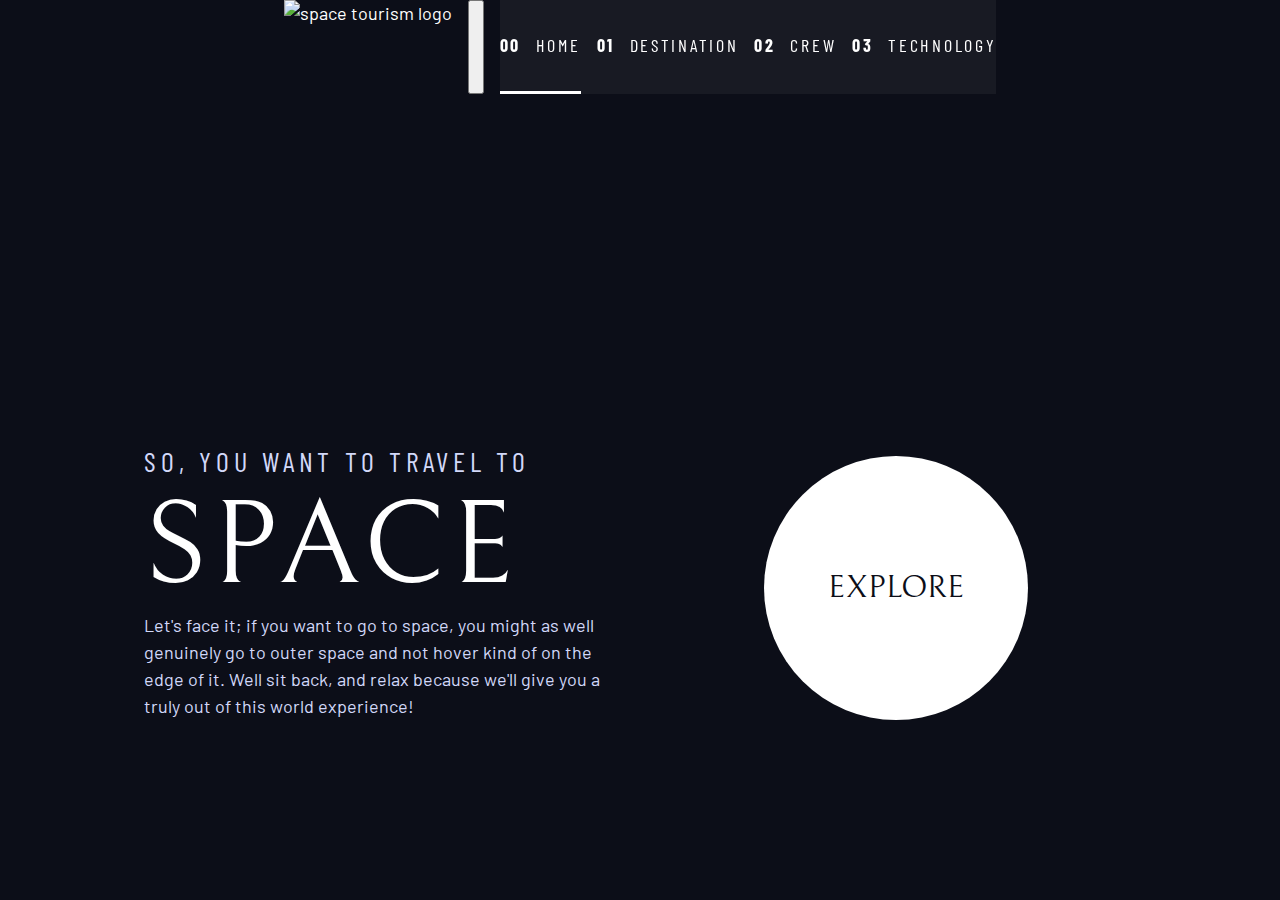
==== index.html @ 3bf2fac4 "Finished Nav bar for mobile/setting Nav bar on the others displays" ====
<!DOCTYPE html>
<html lang="en">

<head>
    <meta charset="UTF-8">
    <meta name="viewport" content="width=device-width, initial-scale=1.0">

    <link rel="icon" type="image/png" sizes="32x32" href="./assets/favicon-32x32.png">

    <title>Frontend Mentor | Space tourism website</title>
    <!--styles-->

    <link rel="stylesheet" href="index.css">

    <!--Google fonts-->

    <link rel="preconnect" href="https://fonts.googleapis.com">
    <link rel="preconnect" href="https://fonts.gstatic.com" crossorigin>
    <link href="https://fonts.googleapis.com/css2?family=Barlow&family=Barlow+Condensed&family=Bellefair&display=swap"
        rel="stylesheet">
</head>

<body class="home">
    <header class="primary-header flex container">
        <div>
            <img src="./assets/shared/logo.svg" alt="space tourism logo" class="logo">
        </div>
        <button class="mobile-nav-toggle" aria-controls="primary-navigation"><span class="sr-only" aria-expanded="false">Menu</span></button>
        <nav>
            <ul id="primary-navigation" class="primary-navigation underline-indicators flex ">
                <li class="active"> <a class=" ff-sans-cond uppercase text-white letter-spacing-2"
                        href="index.html"><span>00</span>
                        Home</a>
                <li><a class=" ff-sans-cond uppercase text-white letter-spacing-2"
                        href="destination.html"><span>01</span> Destination</a>
                <li><a class=" ff-sans-cond uppercase text-white letter-spacing-2" href="crew.html"><span>02</span>
                        Crew</a>
                <li><a class=" ff-sans-cond uppercase text-white letter-spacing-2"
                        href="technology.html"><span>03</span> Technology</a>
            </ul>
        </nav>
        </div>

    </header>

    <div class="grid-container grid-container--home">
        <div>
            <h1 class="uppercase fs-500 ff-sans-cond letter-spacing-1 text-light">So, you want to travel to
                <span class="d-block uppercase fs-900 ff-serif text-white">Space</span>
            </h1>
            <p class="text-light" style="text-align:left;">Let's face it; if you want to go to space, you might as well
                genuinely go to outer space and not hover kind of on the
                edge of it. Well sit back, and relax because we'll give you a
                truly out of this world experience!</p>
        </div>
        <div>
            <a href="#" class="large-button uppercase text-dark bg-white ff-serif">Explore</a>
        </div>
    </div>



</body>

</html>
---- index.css ----
/* ----------------- */
  /* Custom properties
 */
  /* ----------------- */

  /* colors */
  :root {
      --clr-dark: 230 35% 7%;
      --clr-light: 231 77% 90%;
      --clr-white: 0 0% 100%;


      /* fonts-sizes */
      --fs-900: clamp(5rem, 8vw + 1rem, 9.375rem);
      --fs-800: 3.5rem;
      --fs-700: 1.5rem;
      --fs-600: 1rem;
      --fs-500: 1.75rem;
      --fs-400: 0.9375rem;
      --fs-300: 1rem;
      --fs-200: 0.875rem;

      /* font-families */

      --ff-serif: "Bellefair", serif;
      --ff-sans-cond: "Barlow Condensed", sans-serif;
      --ff-sans-normal: "Barlow", sans-serif;
  }

  @media (min-width: 35em) {
      :root {
          --fs-800: 5rem;
          --fs-700: 2.5rem;
          --fs-600: 1.5rem;
          --fs-400: 1rem;
      }

  }

  @media (min-width: 45em) {
      :root {
          --fs-800: 6.25rem;
          --fs-700: 3.5rem;
          --fs-600: 2rem;
          --fs-400: 1.125rem;

      }
  }




  /* ----------------- */
  /* Reset
 */
  /* ----------------- */

  /*  https://piccalil.li/blog/a-modern-css-reset
 

*/
  /* Boz sizing */

  *,
  *::before,
  *::after {
      box-sizing: border-box;
  }

  /* Reset margins */

  body,
  h1,
  h2,
  h3,
  h4,
  h5,
  p,
  figure,
  picture {
      margin: 0;
  }

  h1,
  h2,
  h3,
  h4,
  h5,
  h6,
  p {
      font-weight: 400;
  }


  /*  set up the body*/
  body {
      font-family: var(--ff-sans-normal);
      font-size: var(--fs-400);
      color: hsl(var(--clr-white));
      background-color: hsl(var(--clr-dark));
      line-height: 1.5;
      min-height: 100vh;
      display: grid;
      grid-template-rows: min-content 1fr;

  }

  /* Make images easier to work with */
  img,
  picture {
      max-width: 100%;
      display: block;
  }

  /* Inherit fonts for inputs and buttons */
  input,
  button,
  textarea,
  select {
      font: inherit;
  }

  /* Remove all animations, transitions and smooth scroll for people that prefer not to see them */
  @media (prefers-reduced-motion: reduce) {
      html:focus-within {
          scroll-behavior: auto;
      }

      *,
      *::before,
      *::after {
          animation-duration: 0.01ms !important;
          animation-iteration-count: 1 !important;
          transition-duration: 0.01ms !important;
          scroll-behavior: auto !important;
      }
  }


  /* ----------------- */
  /* Utility classes
 */
  /* ----------------- */


  /* general */


  .flex {
      display: flex;
      gap: var(--gap, 1rem);


  }

  .grid {
      display: grid;
      gap: var(--gap, 1rem);
  }

  .d-block {
      display: block;
  }

  .flow>*:where(:not(:first-child)) {
      margin-top: var(--flow-space, 1rem);
  }

  .container {
      padding-inline: 2em;
      /* prevents things to touch the sides of the pages */
      max-width: 80rem;
      margin-inline: auto;
  }

  .grid-container {
      text-align: center;
      display: grid;
      place-items: center;
      padding-inline: 1rem;

  }

  @media (min-width: 45rem) {
      .grid-container {
          text-align: left;
          column-gap: var(--container-gap, 2rem);
          grid-template-columns: minmax(1rem, 1fr) repeat(2, minmax(0, 30rem)) minmax(1rem, 1fr);
      }

      .grid-container>*:first-child {
          grid-column: 2;
      }

      .grid-container>*:last-child {
          grid-column: 3;
      }

      .grid-container--home {
          padding-bottom: max(6rem, 20vh);
          align-items: end;

      }

  }

  .sr-only {
      position: absolute;
      width: 1px;
      height: 1px;
      padding: 0;
      margin: -1px;
      overflow: hidden;
      clip: rect(0, 0, 0, 0);
      white-space: nowrap;
      border: 0;
  }


  .box {
      background: lightblue;
      padding: 3rem;
      gap: var(--gap, rem);
  }

  /* colors */

  .bg-dark {
      background-color: hsl(var(--clr-dark));
  }

  .bg-light {
      background-color: hsl(var(--clr-light));
  }

  .bg-white {
      background-color: hsl(var(--clr-white));
  }

  .text-dark {
      color: hsl(var(--clr-dark));
  }

  .text-light {
      color: hsl(var(--clr-light));
  }

  .text-white {
      color: hsl(var(--clr-white));
  }

  /* typography */

  .ff-serif {
      font-family: var(--ff-serif);
  }

  .ff-sans-cond {
      font-family: var(--ff-sans-cond);
  }

  .ff-sans-normal {
      font-family: var(--ff-sans-normal);
  }

  .letter-spacing-1 {
      letter-spacing: 4.75px;
  }

  .letter-spacing-2 {
      letter-spacing: 2.7px;
  }

  .letter-spacing-3 {
      letter-spacing: 2.35px;
  }

  .uppercase {
      text-transform: uppercase;
  }

  .fs-900 {
      font-size: var(--fs-900);
  }

  .fs-800 {
      font-size: var(--fs-800);
  }

  .fs-700 {
      font-size: var(--fs-700);
  }

  .fs-600 {
      font-size: var(--fs-600);
  }

  .fs-500 {
      font-size: var(--fs-500);
  }

  .fs-400 {
      font-size: var(--fs-400);
  }

  .fs-300 {
      font-size: var(--fs-300);
  }

  .fs-200 {
      font-size: var(--fs-200);
  }


  .fs-900,
  .fs-800,
  .fs-700,
  .fs-600 {
      line-height: 1.1;
  }

  .numbered-title {
      font-family: var(--ff-sans-cond);
      font-size: var(--fs-500);
      letter-spacing: 4.725px;
      text-transform: uppercase;

  }

  .numbered-title span {
      margin-right: .5em;
      font-weight: 700;
      color: hsl(var(--clr-white)/ .25);

  }

  /* ----------------- */
  /* Componentes
 */
  /* ----------------- */

  /* buttons */

  .large-button {
      font-size: 2rem;
      position: relative;
      display: inline-grid;
      z-index: 1;
      padding: 0 2em;
      aspect-ratio: 1;
      align-items: center;
      border-radius: 50%;
      text-decoration: none;

  }

  .large-button::after {
      content: '';
      position: absolute;
      z-index: -1;
      background: hsl(var(--clr-white)/ .1);
      height: 100%;
      width: 100%;

      border-radius: 50%;
      opacity: 0;
      transition: opacity 500ms linear, transform 500ms ease-in-out;


  }

  .large-button:hover::after,
  .large-button:focus::after {
      opacity: 1;
      transform: scale(1.5);
  }


  @supports (backdrop-filter: blur(1.5rem)) {
      .primary-navigation {
          background: hsl(var(--clr-dark) / 0.95)
      }
  }

  .primary-navigation {
      --underline-gap: 2rem;
      background: hsl(var(--clr-white) / 0.05);
      padding: 0;
      list-style: none;
      margin: 0;
      backdrop-filter: blur(1.5rem);
  }


  @media (max-width:35rem) {
      .primary-navigation {
          --underline-gap: .5rem;
          position: fixed;
          z-index: 1000;
          inset: 0 0 0 30%;
          padding: min(20rem, 15vh) 2rem;
          list-style: none;
          margin: 0;
          flex-direction: column;
      }

      .primary-navigation.underline-indicators>.active {
          border: 0;
      }
  }

  .primary-navigation a {
      text-decoration: none;
  }

  .primary-navigation a>span {
      font-weight: 700;
      margin-right: .5rem;
  }

  .underline-indicators>* {
      cursor: pointer;
      padding: var(--underline-gap, 1rem) 0;
      border: 0;
      border-bottom: .2rem solid hsl(var(--clr-white)/ 0);

  }

  .underline-indicators>*:hover,
  .underline-indicators>*:focus {
      border-color: hsl(var(--clr-white) / .5);

  }

  .underline-indicators>.active,
  .underline-indicators>[aria-selected="true"] {
      color: hsl(var(--clr-white) / 1);
      border-color: hsl(var(--clr-white) / 1);

  }




  .tab-list .active {
      --gap: 2rem;
  }

  .dot-indicators>* {
      cursor: pointer;
      border: 0;
      aspect-ratio: 1;
      padding: 0.5em;
      border-radius: 50%;
      background: hsl(var(--clr-white) / .17);

  }

  .dot-indicators>*:hover,
  .dot-indicators>*:focus {
      background: hsl(var(--clr-white) / .5);
  }

  .dot-indicators>[aria-selected="true"] {
      background: hsl(var(--clr-white) / 1);
  }

  .numbers-indicators>* {
      cursor: pointer;
      border: 1px solid hsl(var(--clr-white) / .17);
      width: 80px;
      height: 80px;
      border-radius: 50%;
      background: hsl(var(--clr-dark) / 1);
      color: hsl(var(--clr-white) / 1);
      margin-bottom: 1rem;
  }

  .numbers-indicators>*:hover,
  .numbers-indicators>*:focus {
      border: 1px solid hsl(var(--clr-white) / .8);


  }

  .numbers-indicators>[aria-selected="true"] {
      color: hsl(var(--clr-dark) / 1);
      background-color: hsl(var(--clr-white) / 1);

  }

  /* ----------------------------- */
  /* Page specific background        */
  /* ------------------------------- */

  body {
      background-size: cover;
      background-position: bottom center;
  }

  /* home */

  .home {

      background-image: url(./assets/home/background-home-mobile.jpg);
  }


  @media (min-width: 35rem) {
      .home {
          background-position: center center;
          background-image: url(./assets/home/background-home-tablet.jpg);
      }
  }

  @media (min-width: 45rem) {
      .home {
          background-image: url(./assets/home/background-home-desktop.jpg);
      }
  }
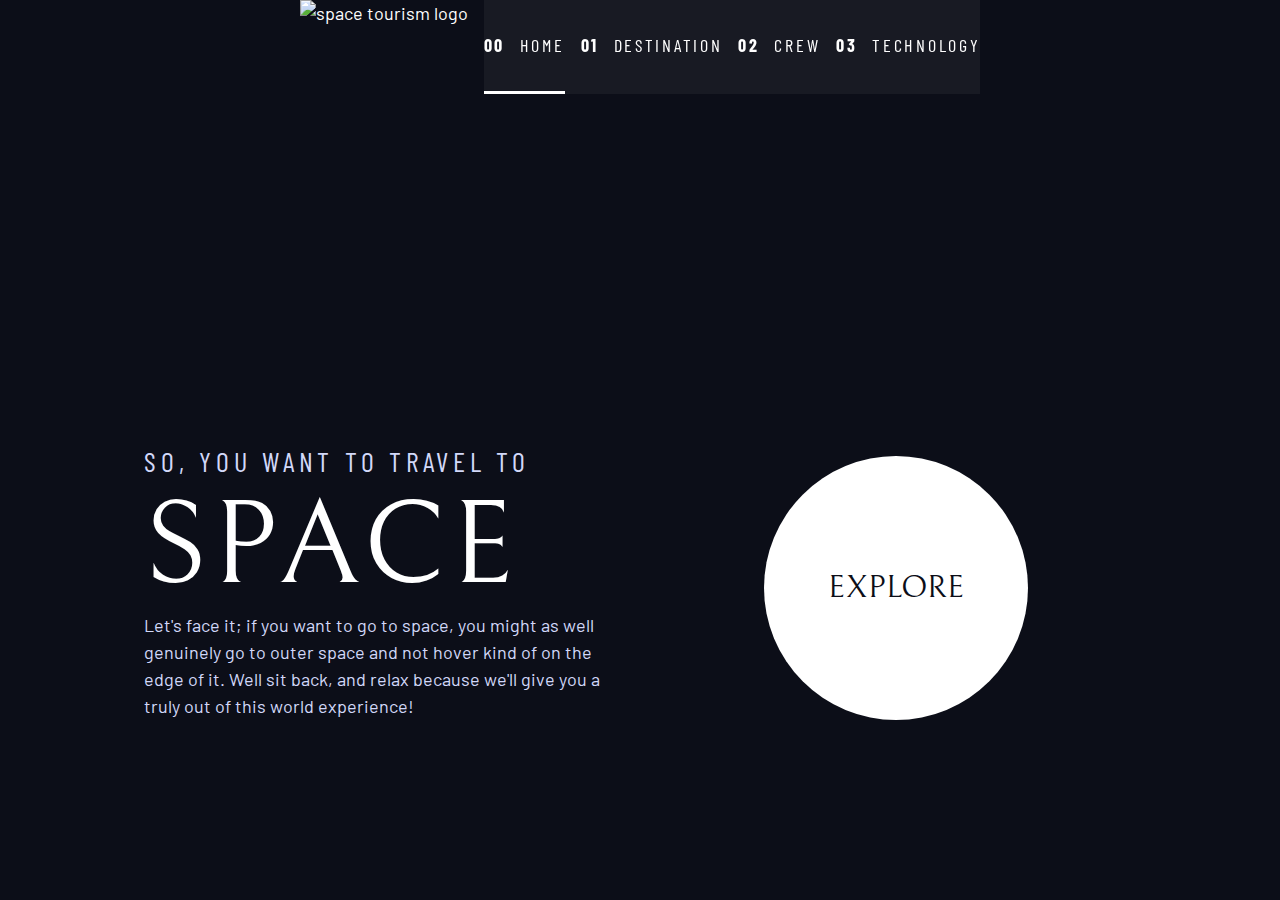
==== commit 18b76f51: "Add functions to the btn on the nav bar (mobile v)" ====
--- a/index.html
+++ b/index.html
@@ -8,6 +8,7 @@
     <link rel="icon" type="image/png" sizes="32x32" href="./assets/favicon-32x32.png">
 
     <title>Frontend Mentor | Space tourism website</title>
+    <script src="index.js" defer></script>
     <!--styles-->
 
     <link rel="stylesheet" href="index.css">
@@ -25,9 +26,9 @@
         <div>
             <img src="./assets/shared/logo.svg" alt="space tourism logo" class="logo">
         </div>
-        <button class="mobile-nav-toggle" aria-controls="primary-navigation"><span class="sr-only" aria-expanded="false">Menu</span></button>
+        <button class="mobile-nav-toggle"  aria-controls="primary-navigation"><span class="sr-only" aria-expanded="false">Menu</span></button>
         <nav>
-            <ul id="primary-navigation" class="primary-navigation underline-indicators flex ">
+            <ul id="primary-navigation" data-visible="false" class="primary-navigation underline-indicators flex ">
                 <li class="active"> <a class=" ff-sans-cond uppercase text-white letter-spacing-2"
                         href="index.html"><span>00</span>
                         Home</a>
--- a/index.css
+++ b/index.css
@@ -103,6 +103,8 @@
       display: grid;
       grid-template-rows: min-content 1fr;
 
+      overflow-x: hidden;
+
   }
 
   /* Make images easier to work with */
@@ -392,6 +394,10 @@
   }
 
 
+  .mobile-nav-toggle {
+      display: none;
+  }
+
   @media (max-width:35rem) {
       .primary-navigation {
           --underline-gap: .5rem;
@@ -402,6 +408,34 @@
           list-style: none;
           margin: 0;
           flex-direction: column;
+          transform: translateX(100%);
+          transition: transform 500ms ease-in-out;
+      }
+
+      .primary-navigation[data-visible="true"] {
+          transform: translateX(0);
+          
+          
+      }
+      .mobile-nav-toggle[aria-expanded="true"] {
+        background-image: url('./assets/shared/icon-close.svg');
+      }
+
+
+      .mobile-nav-toggle {
+          display: block;
+          position: absolute;
+          z-index: 2000;
+          right: 1rem;
+          top: 2rem;
+          border: 0;
+          background-position: center;
+          background-color: transparent;
+          background-image: url("./assets/shared/icon-hamburger.svg");
+          width: 1.5rem;
+          aspect-ratio: 1;
+          background-repeat: no-repeat;
+
       }
 
       .primary-navigation.underline-indicators>.active {
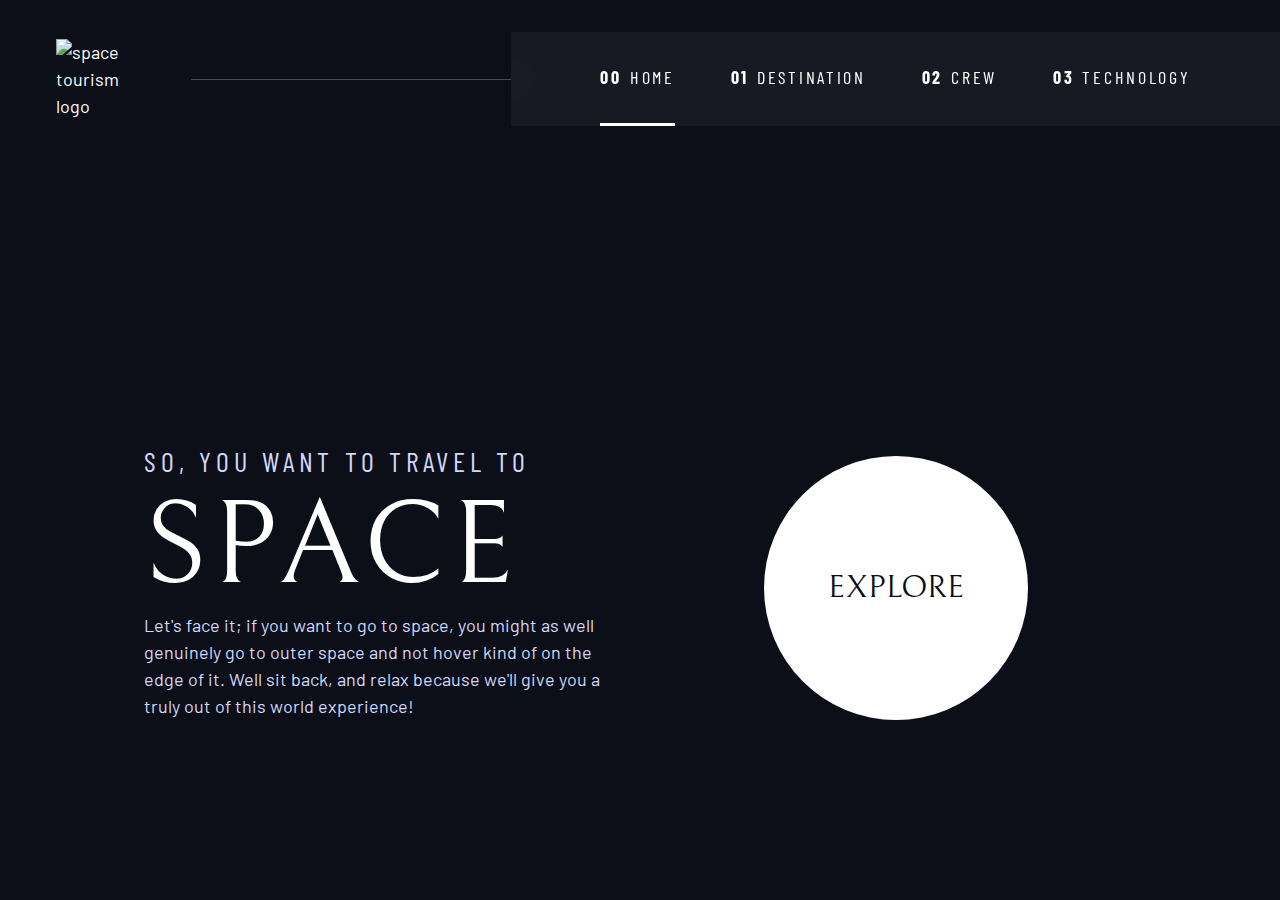
==== commit d79bbbc6: "Line and nav bar fixed on big display" ====
--- a/index.html
+++ b/index.html
@@ -7,40 +7,39 @@
 
     <link rel="icon" type="image/png" sizes="32x32" href="./assets/favicon-32x32.png">
 
-    <title>Frontend Mentor | Space tourism website</title>
-    <script src="index.js" defer></script>
+    <!--Google fonts-->
+    <link rel="preconnect" href="https://fonts.googleapis.com">
+    <link rel="preconnect" href="https://fonts.gstatic.com" crossorigin>
+    <link href="https://fonts.googleapis.com/css2?family=Barlow+Condensed:wght@400;700&family=Bellefair&family=Barlow:wght@400;700&display=swap"
+        rel="stylesheet">
+
     <!--styles-->
 
     <link rel="stylesheet" href="index.css">
+    <title>Frontend Mentor | Space tourism website</title>
+    <script src="index.js" defer></script>
 
-    <!--Google fonts-->
-
-    <link rel="preconnect" href="https://fonts.googleapis.com">
-    <link rel="preconnect" href="https://fonts.gstatic.com" crossorigin>
-    <link href="https://fonts.googleapis.com/css2?family=Barlow&family=Barlow+Condensed&family=Bellefair&display=swap"
-        rel="stylesheet">
 </head>
 
 <body class="home">
-    <header class="primary-header flex container">
+    <header class="primary-header flex">
         <div>
             <img src="./assets/shared/logo.svg" alt="space tourism logo" class="logo">
         </div>
-        <button class="mobile-nav-toggle"  aria-controls="primary-navigation"><span class="sr-only" aria-expanded="false">Menu</span></button>
+
+        <button class="mobile-nav-toggle" aria-controls="primary-navigation"><span class="sr-only"
+                aria-expanded="false">Menu</span></button>
         <nav>
-            <ul id="primary-navigation" data-visible="false" class="primary-navigation underline-indicators flex ">
-                <li class="active"> <a class=" ff-sans-cond uppercase text-white letter-spacing-2"
-                        href="index.html"><span>00</span>
-                        Home</a>
+            <ul id="primary-navigation" data-visible="false" class="primary-navigation underline-indicators flex">
+                <li class="active"> <a class="ff-sans-cond uppercase text-white letter-spacing-2"
+                        href="index.html"><span>00</span>Home</a>
                 <li><a class=" ff-sans-cond uppercase text-white letter-spacing-2"
-                        href="destination.html"><span>01</span> Destination</a>
-                <li><a class=" ff-sans-cond uppercase text-white letter-spacing-2" href="crew.html"><span>02</span>
-                        Crew</a>
+                        href="destination.html"><span>01</span>Destination</a>
+                <li><a class=" ff-sans-cond uppercase text-white letter-spacing-2" href="crew.html"><span>02</span>Crew</a>
                 <li><a class=" ff-sans-cond uppercase text-white letter-spacing-2"
-                        href="technology.html"><span>03</span> Technology</a>
+                        href="technology.html"><span>03</span>Technology</a>
             </ul>
         </nav>
-        </div>
 
     </header>
 
--- a/index.css
+++ b/index.css
@@ -48,7 +48,13 @@
   }
 
 
-
+  /* Supporrt */
+
+  @supports (backdrop-filter: blur(1.5rem)) {
+      .primary-navigation {
+          background: hsl(var(--clr-dark) / 0.95)
+      }
+  }
 
   /* ----------------- */
   /* Reset
@@ -164,7 +170,7 @@
       display: block;
   }
 
-  .flow>*:where(:not(:first-child)) {
+  .flow > *:where(:not(:first-child)) {
       margin-top: var(--flow-space, 1rem);
   }
 
@@ -183,6 +189,10 @@
 
   }
 
+  .grid-container * {
+    max-width: 50ch;
+  }
+
   @media (min-width: 45rem) {
       .grid-container {
           text-align: left;
@@ -190,11 +200,11 @@
           grid-template-columns: minmax(1rem, 1fr) repeat(2, minmax(0, 30rem)) minmax(1rem, 1fr);
       }
 
-      .grid-container>*:first-child {
+      .grid-container > *:first-child {
           grid-column: 2;
       }
 
-      .grid-container>*:last-child {
+      .grid-container > *:last-child {
           grid-column: 3;
       }
 
@@ -377,14 +387,19 @@
       transform: scale(1.5);
   }
 
-
-  @supports (backdrop-filter: blur(1.5rem)) {
-      .primary-navigation {
-          background: hsl(var(--clr-dark) / 0.95)
-      }
+  /* primary-header */
+
+  .logo {
+      margin: 1.5rem clamp(1.5rem, 5vw, 3.5rem);
+  }
+
+  .primary-header {
+      justify-content: space-between;
+      align-items: center;
   }
 
   .primary-navigation {
+      --gap: clamp(1.5rem, 5vw, 3.5rem);
       --underline-gap: 2rem;
       background: hsl(var(--clr-white) / 0.05);
       padding: 0;
@@ -393,10 +408,22 @@
       backdrop-filter: blur(1.5rem);
   }
 
+  .primary-navigation a {
+      text-decoration: none;
+  }
+
+  .primary-navigation a>span {
+      font-weight: 700;
+      margin-right: .5rem;
+  }
+
 
   .mobile-nav-toggle {
       display: none;
   }
+
+
+
 
   @media (max-width:35rem) {
       .primary-navigation {
@@ -414,12 +441,15 @@
 
       .primary-navigation[data-visible="true"] {
           transform: translateX(0);
-          
-          
-      }
-      .mobile-nav-toggle[aria-expanded="true"] {
-        background-image: url('./assets/shared/icon-close.svg');
-      }
+
+
+      }
+
+      .primary-navigation.underline-indicators>.active {
+          border: 0;
+      }
+
+
 
 
       .mobile-nav-toggle {
@@ -438,18 +468,49 @@
 
       }
 
-      .primary-navigation.underline-indicators>.active {
-          border: 0;
-      }
-  }
-
-  .primary-navigation a {
-      text-decoration: none;
-  }
-
-  .primary-navigation a>span {
-      font-weight: 700;
-      margin-right: .5rem;
+      .mobile-nav-toggle[aria-expanded="true"] {
+          background-image: url('./assets/shared/icon-close.svg');
+      }
+
+      .mobile-nav-toggle:focus-visible {
+          outline: 5px solid white;
+          outline-offset: 5px;
+      }
+  }
+
+  @media (min-width: 35em) {
+      .primary-navigation {
+          padding-inline: clamp(3rem, 7vw, 7rem);
+      }
+  }
+
+  @media (min-width: 35em) and (max-width:44.999em) {
+      .primary-navigation a > span {
+          display: none;
+      }
+  }
+
+  @media (min-width:45em) {
+    .primary-header::after {
+        content: '';
+        display: block;
+        position: relative;
+        height: 1px;
+        width: 100%;
+        margin-right: -2.5rem;
+        background: hsl(var(--clr-white) / .25);
+        order: 1;
+
+    }  
+
+    nav {
+        order: 2;
+    }
+    .primary-navigation {
+          margin-block: 2rem;
+          
+
+      }
   }
 
   .underline-indicators>* {
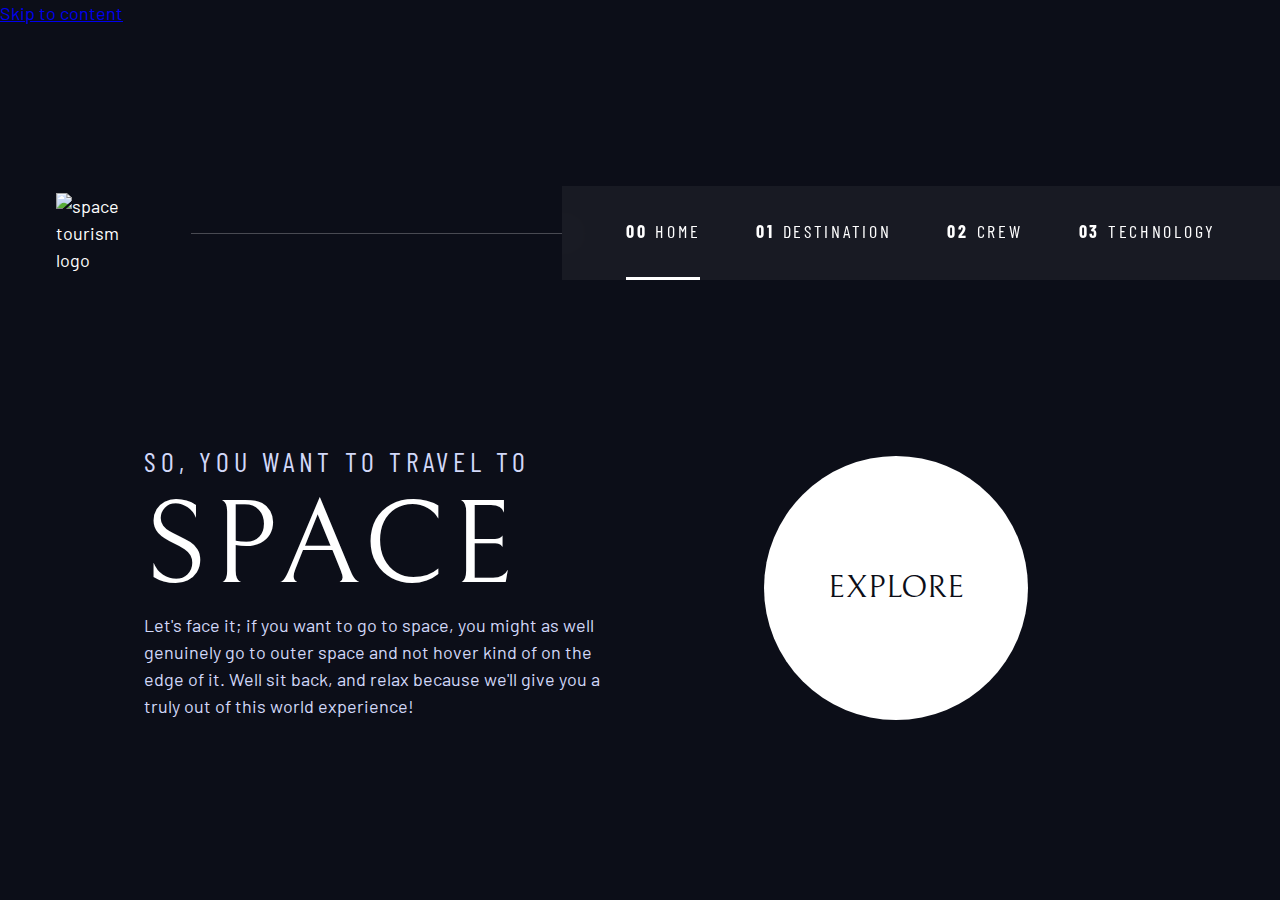
==== commit 3dfd4f8c: "add "skip to content" for people without a mouse" ====
--- a/index.html
+++ b/index.html
@@ -22,6 +22,7 @@
 </head>
 
 <body class="home">
+    <a class="skip-to-content" href="#main">Skip to content</a>
     <header class="primary-header flex">
         <div>
             <img src="./assets/shared/logo.svg" alt="space tourism logo" class="logo">
@@ -32,18 +33,18 @@
         <nav>
             <ul id="primary-navigation" data-visible="false" class="primary-navigation underline-indicators flex">
                 <li class="active"> <a class="ff-sans-cond uppercase text-white letter-spacing-2"
-                        href="index.html"><span>00</span>Home</a>
+                        href="index.html"><span aria-hidden="true">00</span>Home</a>
                 <li><a class=" ff-sans-cond uppercase text-white letter-spacing-2"
-                        href="destination.html"><span>01</span>Destination</a>
-                <li><a class=" ff-sans-cond uppercase text-white letter-spacing-2" href="crew.html"><span>02</span>Crew</a>
+                        href="destination.html"><span aria-hidden="true">01</span>Destination</a>
+                <li><a class=" ff-sans-cond uppercase text-white letter-spacing-2" href="crew.html"><span aria-hidden="true">02</span>Crew</a>
                 <li><a class=" ff-sans-cond uppercase text-white letter-spacing-2"
-                        href="technology.html"><span>03</span>Technology</a>
+                        href="technology.html"><span aria-hidden="true">03</span>Technology</a>
             </ul>
         </nav>
 
     </header>
 
-    <div class="grid-container grid-container--home">
+    <main id="main" class="grid-container grid-container--home">
         <div>
             <h1 class="uppercase fs-500 ff-sans-cond letter-spacing-1 text-light">So, you want to travel to
                 <span class="d-block uppercase fs-900 ff-serif text-white">Space</span>
@@ -56,7 +57,7 @@
         <div>
             <a href="#" class="large-button uppercase text-dark bg-white ff-serif">Explore</a>
         </div>
-    </div>
+    </main>
 
 
 
--- a/index.css
+++ b/index.css
@@ -480,11 +480,11 @@
 
   @media (min-width: 35em) {
       .primary-navigation {
-          padding-inline: clamp(3rem, 7vw, 7rem);
-      }
-  }
-
-  @media (min-width: 35em) and (max-width:44.999em) {
+          padding-inline: clamp(2rem, 5vw, 7rem);
+      }
+  }
+
+  @media (min-width: 35em) and (max-width:44.999) {
       .primary-navigation a > span {
           display: none;
       }
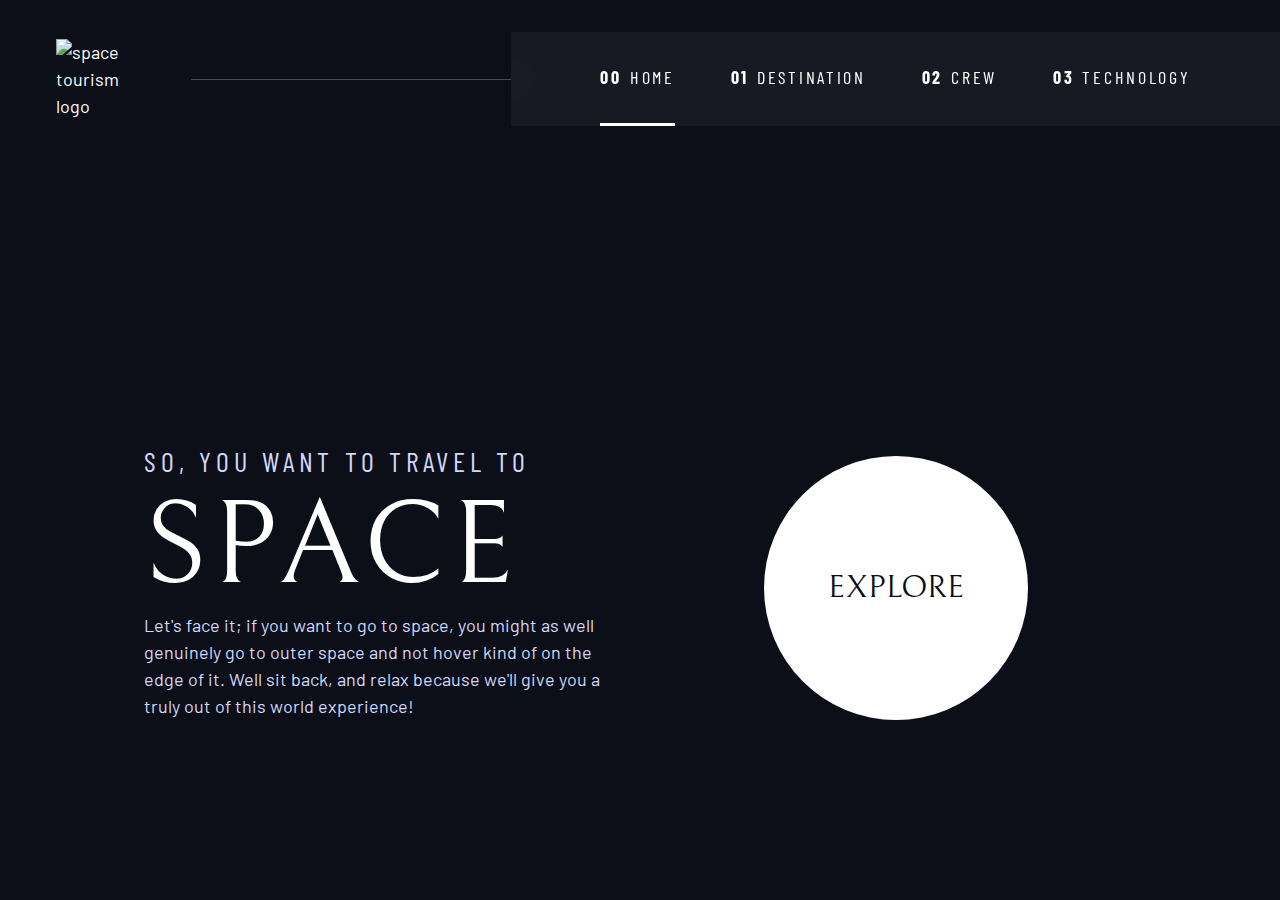
==== commit ce387392: "uptdate the script in the index.html" ====
--- a/index.html
+++ b/index.html
@@ -17,7 +17,9 @@
 
     <link rel="stylesheet" href="index.css">
     <title>Frontend Mentor | Space tourism website</title>
-    <script src="index.js" defer></script>
+    <script src="navigation.js" defer></script>
+    <script src="tabs.js" defer></script>
+
 
 </head>
 
--- a/index.css
+++ b/index.css
@@ -15,10 +15,10 @@
       --fs-800: 3.5rem;
       --fs-700: 1.5rem;
       --fs-600: 1rem;
-      --fs-500: 1.75rem;
+      --fs-500: 1.5rem;
       --fs-400: 0.9375rem;
       --fs-300: 1rem;
-      --fs-200: 0.875rem;
+      --fs-200: 1.1rem;
 
       /* font-families */
 
@@ -32,6 +32,7 @@
           --fs-800: 5rem;
           --fs-700: 2.5rem;
           --fs-600: 1.5rem;
+          --fs-500: 1.25rem;
           --fs-400: 1rem;
       }
 
@@ -42,6 +43,7 @@
           --fs-800: 6.25rem;
           --fs-700: 3.5rem;
           --fs-600: 2rem;
+          --fs-500: 1.75rem;
           --fs-400: 1.125rem;
 
       }
@@ -114,8 +116,7 @@
   }
 
   /* Make images easier to work with */
-  img,
-  picture {
+  img {
       max-width: 100%;
       display: block;
   }
@@ -170,8 +171,12 @@
       display: block;
   }
 
-  .flow > *:where(:not(:first-child)) {
+  .flow>*:where(:not(:first-child)) {
       margin-top: var(--flow-space, 1rem);
+  }
+
+  .flow--space-small {
+      --flow-space: .5rem;
   }
 
   .container {
@@ -181,40 +186,7 @@
       margin-inline: auto;
   }
 
-  .grid-container {
-      text-align: center;
-      display: grid;
-      place-items: center;
-      padding-inline: 1rem;
-
-  }
-
-  .grid-container * {
-    max-width: 50ch;
-  }
-
-  @media (min-width: 45rem) {
-      .grid-container {
-          text-align: left;
-          column-gap: var(--container-gap, 2rem);
-          grid-template-columns: minmax(1rem, 1fr) repeat(2, minmax(0, 30rem)) minmax(1rem, 1fr);
-      }
-
-      .grid-container > *:first-child {
-          grid-column: 2;
-      }
-
-      .grid-container > *:last-child {
-          grid-column: 3;
-      }
-
-      .grid-container--home {
-          padding-bottom: max(6rem, 20vh);
-          align-items: end;
-
-      }
-
-  }
+
 
   .sr-only {
       position: absolute;
@@ -228,6 +200,23 @@
       border: 0;
   }
 
+  /* For people without mouse */
+
+  .skip-to-content {
+      position: absolute;
+      z-index: 9999;
+      text-decoration: none;
+      background: hsl(var(--clr-white));
+      color: hsl(var(--clr-dark));
+      padding: .5em 1em;
+      margin-inline: auto;
+      transform: translateY(-100%);
+      transition: transform 250ms ease-in;
+  }
+
+  .skip-to-content:focus {
+      transform: translateY(0);
+  }
 
   .box {
       background: lightblue;
@@ -236,6 +225,11 @@
   }
 
   /* colors */
+
+  /* transparent */
+  .bg-dark-trans {
+      background-color: transparent;
+  }
 
   .bg-dark {
       background-color: hsl(var(--clr-dark));
@@ -480,35 +474,36 @@
 
   @media (min-width: 35em) {
       .primary-navigation {
-          padding-inline: clamp(2rem, 5vw, 7rem);
-      }
-  }
-
-  @media (min-width: 35em) and (max-width:44.999) {
-      .primary-navigation a > span {
+          padding-inline: clamp(3rem, 7vw, 7rem);
+      }
+  }
+
+  @media (min-width: 35em) and (max-width:45em) {
+      .primary-navigation a>span {
           display: none;
       }
   }
 
   @media (min-width:45em) {
-    .primary-header::after {
-        content: '';
-        display: block;
-        position: relative;
-        height: 1px;
-        width: 100%;
-        margin-right: -2.5rem;
-        background: hsl(var(--clr-white) / .25);
-        order: 1;
-
-    }  
-
-    nav {
-        order: 2;
-    }
-    .primary-navigation {
+      .primary-header::after {
+          content: '';
+          display: block;
+          position: relative;
+          height: 1px;
+          width: 100%;
+          margin-right: -2.5rem;
+          background: hsl(var(--clr-white) / .25);
+          order: 1;
+
+      }
+
+      nav {
+          order: 2;
+      }
+
+      .primary-navigation {
           margin-block: 2rem;
-          
+
 
       }
   }
@@ -600,6 +595,14 @@
       background-image: url(./assets/home/background-home-mobile.jpg);
   }
 
+  .destination {
+      background-image: url(./assets/destination/background-destination-mobile.jpg);
+  }
+
+  .crew {
+      background-image: url(./assets/crew/background-crew-mobile.jpg);
+  }
+
 
   @media (min-width: 35rem) {
       .home {
@@ -612,4 +615,229 @@
       .home {
           background-image: url(./assets/home/background-home-desktop.jpg);
       }
-  }+  }
+
+  /* destination */
+
+  @media (min-width: 35rem) {
+      .destination {
+          background-position: center center;
+          background-image: url(./assets/destination/background-destination-tablet.jpg);
+      }
+  }
+
+  @media (min-width: 45rem) {
+      .destination {
+          background-image: url(./assets/destination/background-destination-desktop.jpg);
+      }
+  }
+
+  /* crew */
+
+  @media (min-width: 35rem) {
+      .crew {
+          background-position: center center;
+          background-image: url(./assets/crew/background-crew-tablet.jpg);
+      }
+  }
+
+  @media (min-width: 45rem) {
+      .crew {
+          background-image: url(./assets/crew/background-crew-desktop.jpg);
+      }
+  }
+
+
+
+
+
+  /* ----------------------------- */
+  /* Layout                        */
+  /* ----------------------------- */
+
+  .grid-container {
+      text-align: center;
+      display: grid;
+      place-items: center;
+      padding-inline: 1rem;
+      padding-bottom: 3rem;
+
+  }
+
+
+  .grid-container p:not([class]) {
+      max-width: 50ch;
+  }
+
+  .numbered-title {
+      grid-area: title;
+  }
+
+  /* destination layot */
+
+  .grid-container--destination {
+      --flow-space: 2rem;
+      grid-template-areas:
+          'title'
+          'image'
+          'tabs'
+          'content';
+  }
+
+
+
+  .grid-container--destination>picture {
+      grid-area: image;
+      max-width: 60%;
+  }
+
+  .grid-container--destination>.tab-list {
+      grid-area: tabs;
+  }
+
+  .grid-container--destination>.destination-info {
+      grid-area: content;
+  }
+
+  .destination-meta {
+      flex-direction: column;
+      border-top: 1px solid hsl(var(--clr-white) / .15);
+      padding-top: 2.5rem;
+      margin-top: 2.5rem;
+
+  }
+
+  /* crew layout */
+
+
+  .grid-container--crew {
+      --flow-space: 2rem;
+      grid-template-areas:
+          'title'
+          'image'
+          'dots'
+          'content';
+
+  }
+
+  .numbered-title {
+      grid-area: title;
+  }
+
+  .grid-container--crew>picture {
+      grid-area: image;
+      max-width: 60%;
+      border-bottom: 1px solid hsl(var(--clr-white) / .15);
+
+
+
+  }
+
+  .grid-container--crew>.dot-indicators {
+      grid-area: dots;
+      padding-bottom: 4rem;
+
+  }
+
+  .grid-container--crew>.crew-info {
+      grid-area: content;
+      padding-bottom: 3rem;
+
+  }
+
+  @media (min-width: 35em) {
+      .numbered-title {
+          margin: 3rem 0 2rem 0;
+          justify-self: start;
+
+      }
+
+      .destination-meta {
+          flex-direction: row;
+          justify-content: space-evenly;
+      }
+
+      .grid-container--crew {
+          padding-bottom: 0;
+          grid-template-areas:
+              'title'
+              'content'
+              'dots'
+              'image';
+
+      }
+  }
+
+  .destination-meta p {
+      font-size: 1.75rem;
+  }
+
+  @media (min-width: 45rem) {
+      .grid-container {
+          text-align: left;
+          column-gap: var(--container-gap, 2rem);
+          grid-template-columns: minmax(1rem, 1fr) repeat(2, minmax(0, 30rem)) minmax(1rem, 1fr);
+      }
+
+      .grid-container--home {
+          padding-bottom: max(6rem, 20vh);
+          align-items: end;
+
+      }
+
+      .grid-container--home>*:first-child {
+          grid-column: 2;
+      }
+
+      .grid-container--home>*:last-child {
+          grid-column: 3;
+      }
+
+      /* destination */
+
+      .grid-container--destination {
+          column-gap: 3rem;
+          justify-items: start;
+          align-content: start;
+
+          grid-template-areas:
+              '. title title .'
+              '. image tabs .'
+              '. image content .';
+      }
+
+      .grid-container--destination>picture {
+          max-width: 100%;
+      }
+
+      .destination-meta {
+          --gap: min(4vw, 6rem);
+          justify-content: start;
+
+      }
+
+      /* crew */
+
+      .grid-container--crew>.dot-indicators {
+          justify-self: start;
+      }
+
+
+      .grid-container--crew>picture {
+          max-width: 90%;
+
+
+      }
+
+      .grid-container--crew {
+          grid-template-areas:
+              '. title title .'
+              '. content image .'
+              '. dots image .';
+
+
+      }
+  }
+
+
+ 